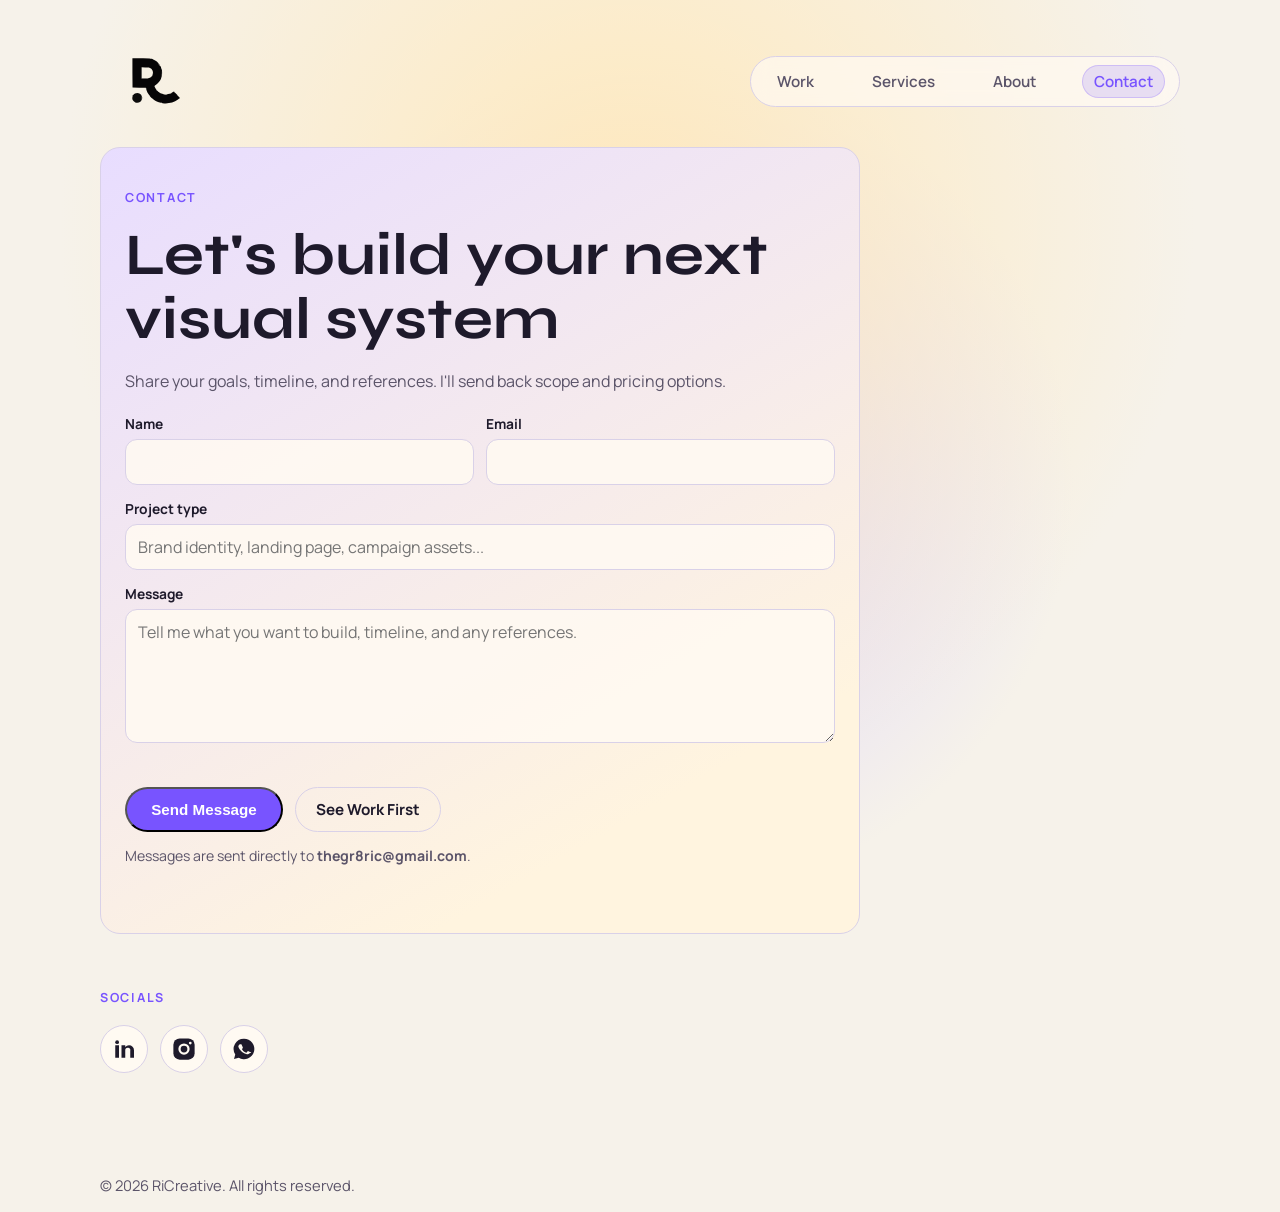
==== contact.html @ b65e687a "second commit" ====
﻿<!DOCTYPE html>
<html lang="en">
<head>
<meta charset="UTF-8">
<meta name="viewport" content="width=device-width, initial-scale=1.0">
<title>Contact | RiCreative</title>
<link rel="stylesheet" href="style.css">
<script>
(function () {
  var saved = localStorage.getItem('theme');
  var mode = (saved === 'dark' || saved === 'light') ? saved : 'light';
  document.documentElement.setAttribute('data-theme', mode);
  document.documentElement.classList.add('js');
})();
</script>
</head>
<body data-page="contact">
<div id="site-header"></div>

<main>
<section class="section cta reveal page-content">
<p class="eyebrow">Contact</p>
<h1>Let&apos;s build your next visual system</h1>
<p>Share your goals, timeline, and references. I&apos;ll send back scope and pricing options.</p>
<form class="contact-form" id="contactForm">
<input type="hidden" name="_subject" value="New website inquiry">
<input type="hidden" name="_captcha" value="false">
<input type="hidden" name="_template" value="table">
<input type="text" name="_honey" class="form-honeypot" tabindex="-1" autocomplete="off">
<div class="contact-grid">
<label class="form-field">
<span>Name</span>
<input type="text" id="contactName" name="name" autocomplete="name" required>
</label>
<label class="form-field">
<span>Email</span>
<input type="email" id="contactEmail" name="email" autocomplete="email" required>
</label>
</div>
<label class="form-field">
<span>Project type</span>
<input type="text" id="contactProject" name="project" placeholder="Brand identity, landing page, campaign assets..." required>
</label>
<label class="form-field">
<span>Message</span>
<textarea id="contactMessage" name="message" rows="5" placeholder="Tell me what you want to build, timeline, and any references." required></textarea>
</label>
<div class="hero-actions">
<button class="btn btn-primary send-btn" type="submit" id="contactSendBtn">
<span class="send-btn-text">Send Message</span>
<span class="send-spinner" aria-hidden="true"></span>
</button>
<a class="btn btn-secondary" href="work.html">See Work First</a>
</div>
<p class="form-note" id="contactFormNote">Messages are sent directly to <strong>thegr8ric@gmail.com</strong>.</p>
<p class="form-status" id="contactFormStatus" role="status" aria-live="polite"></p>
</form>
</section>

<section class="section reveal page-content">
<p class="eyebrow">Socials</p>
<div class="social-grid">
<a class="social-link" href="https://www.linkedin.com/in/thegr8ric" target="_blank" rel="noopener noreferrer" aria-label="Open LinkedIn profile">
<span class="social-icon" aria-hidden="true">
<svg viewBox="0 0 24 24" role="img">
<circle class="tone-b" cx="6.5" cy="6.5" r="1.5"></circle>
<path class="tone-b" d="M5 9h3v10H5zM10 9h3v1.4A4 4 0 0 1 16 9a4 4 0 0 1 4 4v6h-3v-5.6A1.8 1.8 0 0 0 15.2 11 2.1 2.1 0 0 0 13 13.2V19h-3z"></path>
</svg>
</span>
</a>
<a class="social-link" href="https://www.instagram.com/thegr8ric" target="_blank" rel="noopener noreferrer" aria-label="Open Instagram profile">
<span class="social-icon" aria-hidden="true">
<svg viewBox="0 0 24 24" role="img">
<rect class="tone-b" x="3.5" y="3.5" width="17" height="17" rx="5"></rect>
<circle cx="12" cy="12" r="3.6" fill="none" stroke="var(--surface)" stroke-width="1.8"></circle>
<circle cx="17" cy="7.2" r="1.1" fill="var(--surface)"></circle>
</svg>
</span>
</a>
<a class="social-link" href="https://wa.me/254746872026" target="_blank" rel="noopener noreferrer" aria-label="Open WhatsApp chat">
<span class="social-icon" aria-hidden="true">
<svg viewBox="0 0 24 24" role="img">
<path class="tone-b" d="M12 3.8A8.2 8.2 0 0 0 5 16.4L4 20l3.8-1A8.2 8.2 0 1 0 12 3.8zm4.6 11.3c-.2.5-1 .9-1.4 1-.4.1-1 .2-3.1-.7a10.2 10.2 0 0 1-3.3-2.9c-.9-1.1-1.4-2.5-1.3-2.9.1-.4.6-1.1.9-1.3.2-.1.5-.1.7-.1h.5c.2 0 .4 0 .6.5l.8 1.8c.1.3.1.4 0 .6l-.4.6c-.2.2-.3.4-.1.7.3.5 1.1 1.7 2.8 2.4.4.2.6.1.8-.1l.7-.8c.2-.2.4-.3.7-.2l1.8.8c.3.1.4.3.4.6z"></path>
</svg>
</span>
</a>
</div>
</section>
</main>

<div id="site-footer"></div>
<script src="script.js"></script>
</body>
</html>
---- style.css ----
﻿@import url('https://fonts.googleapis.com/css2?family=Manrope:wght@400;500;600;700&family=Poppins:wght@400;700&family=Syne:wght@600;700;800&display=swap');

:root {
    --bg: #f6f2ea;
    --surface: #fffaf2;
    --text: #1e1a2b;
    --muted: #5b5469;
    --accent: #7854ff;
    --accent-soft: #e8ddff;
    --stroke: #d9d1e8;
    --mx: 10%;
    --my: 5%;
    --mx2: 90%;
    --my2: 10%;
}

[data-theme="dark"] {
    --bg: #070910;
    --surface: #101521;
    --text: #e8ecff;
    --muted: #99a4c3;
    --accent: #9a88ff;
    --accent-soft: rgba(154, 136, 255, 0.22);
    --stroke: #283148;
}

* {
    box-sizing: border-box;
}

html {
    scroll-behavior: smooth;
}

body {
    margin: 0;
    font-family: 'Manrope', Arial, sans-serif;
    min-height: 100dvh;
    display: flex;
    flex-direction: column;
    background:
        radial-gradient(circle at var(--mx) var(--my), #ffe9bc 0%, transparent 48%),
        radial-gradient(circle at var(--mx2) var(--my2), #dbd2ff 0%, transparent 43%),
        var(--bg);
    color: var(--text);
    transition: background 0.35s ease, color 0.35s ease;
}

[data-theme="dark"] body {
    background:
        radial-gradient(circle at var(--mx) var(--my), rgba(142, 120, 255, 0.62) 0%, transparent 56%),
        radial-gradient(circle at var(--mx2) var(--my2), rgba(72, 116, 255, 0.48) 0%, transparent 52%),
        var(--bg);
}

#site-header {
    min-height: 92px;
}

body.page-exit {
    opacity: 0;
    transition: opacity 0.2s ease;
}

.site-header {
    max-width: 1120px;
    margin: 0 auto;
    padding: 28px 20px 12px;
    display: flex;
    align-items: center;
    justify-content: space-between;
    gap: 16px;
}

.header-right {
    display: flex;
    align-items: center;
    gap: 12px;
}

.logo {
    --logo-x: 50%;
    --logo-y: 50%;
    --logo-r: 0%;
    color: var(--text);
    text-decoration: none;
    display: inline-flex;
    align-items: center;
    justify-content: center;
    position: relative;
    overflow: hidden;
    isolation: isolate;
    border-radius: 12px;
    transition: background-color 0.3s ease, border-color 0.3s ease;
    width: 206px;
    height: 107px;
    flex: 0 0 auto;
}

.logo-wordmark {
    width: 100%;
    height: 100%;
    display: block;
    object-fit: contain;
    object-position: left center;
}

.logo::after {
    content: "";
    position: absolute;
    inset: 0;
    opacity: 0;
    pointer-events: none;
    background-image: radial-gradient(circle at var(--logo-x) var(--logo-y), var(--accent) 0%, var(--accent) calc(var(--logo-r) * 0.5), var(--text) var(--logo-r), var(--text) 100%);
    -webkit-mask: url("logo.svg") center / contain no-repeat;
    mask: url("logo.svg") center / contain no-repeat;
    transition: opacity 0.2s ease, background-image 0.22s ease;
}

.logo:hover::after,
.logo:focus-visible::after {
    opacity: 1;
}

[data-theme="dark"] .logo {
    border: 1px solid var(--stroke);
    background: color-mix(in srgb, var(--surface) 86%, transparent);
}

.site-nav {
    display: flex;
    gap: 14px;
    min-width: 430px;
    justify-content: space-between;
    padding: 8px 14px;
    border-radius: 999px;
    border: 1px solid var(--stroke);
    background: color-mix(in srgb, var(--surface) 70%, transparent);
    backdrop-filter: blur(10px);
    -webkit-backdrop-filter: blur(10px);
    transition: background-color 0.3s ease, border-color 0.3s ease;
}

.site-nav a {
    text-decoration: none;
    color: var(--muted);
    font-weight: 600;
    font-size: 0.95rem;
    padding: 6px 12px;
    border-radius: 999px;
    transition: color 0.25s ease, transform 0.2s ease, background-color 0.2s ease, box-shadow 0.2s ease;
}

.site-nav a:hover,
.site-nav a:focus-visible {
    color: var(--accent);
    background: rgba(120, 84, 255, 0.12);
    transform: translateY(-1px);
}

.site-nav a.current {
    color: var(--accent);
    background: rgba(120, 84, 255, 0.16);
    box-shadow: inset 0 0 0 1px rgba(120, 84, 255, 0.24);
}

main {
    max-width: 1120px;
    margin: 0 auto;
    width: 100%;
    flex: 1 0 auto;
    padding: 0 20px 32px;
}

.hero {
    padding: 42px 0 60px;
}

.hero-layout {
    display: grid;
    grid-template-columns: minmax(0, 1.1fr) minmax(260px, 0.9fr);
    gap: 30px;
    align-items: center;
}

.hero-content {
    min-width: 0;
}

.hero-visual {
    border: 1px solid var(--stroke);
    border-radius: 24px;
    background: color-mix(in srgb, var(--surface) 92%, transparent);
    box-shadow: 0 18px 42px rgba(33, 22, 67, 0.12);
    padding: 12px;
}

.hero-visual svg {
    width: 100%;
    height: auto;
    display: block;
    border-radius: 16px;
}

.hero-illustration .hero-panel {
    transform-origin: 162px 134px;
    animation: heroFloat 7.5s ease-in-out infinite;
}

.hero-illustration .hero-flow {
    stroke-dasharray: 12 18;
    animation: heroDash 8s linear infinite;
}

.hero-illustration .hero-orbit {
    transform-origin: 335px 212px;
    animation: heroPulse 6.5s ease-in-out infinite;
}

.hero-illustration .hero-orbit-line-a,
.hero-illustration .hero-orbit-line-b {
    animation: heroStrokeGlow 4.4s ease-in-out infinite;
}

.hero-illustration .hero-orbit-line-b {
    animation-delay: 0.5s;
}

.hero-illustration .hero-chip-group {
    transform-box: fill-box;
    transform-origin: center;
    animation: heroChipBob 4.6s ease-in-out infinite;
}

.hero-illustration .hero-chip-2 {
    animation-delay: 0.3s;
}

.hero-illustration .hero-chip-3 {
    animation-delay: 0.6s;
}

.hero-illustration .hero-chip-text {
    clip-path: inset(0 100% 0 0);
    animation: heroType 4.8s steps(10, end) infinite;
}

.hero-illustration .hero-chip-2 .hero-chip-text {
    animation-delay: 0.45s;
}

.hero-illustration .hero-chip-3 .hero-chip-text {
    animation-delay: 0.85s;
}

.hero-illustration .hero-dot {
    animation: heroDotPulse 3.8s ease-in-out infinite;
}

.hero-illustration .hero-dot-b {
    animation-delay: 0.35s;
}

@keyframes heroFloat {
    0%, 100% { transform: translateY(0); }
    50% { transform: translateY(-5px); }
}

@keyframes heroDash {
    from { stroke-dashoffset: 0; }
    to { stroke-dashoffset: -210; }
}

@keyframes heroPulse {
    0%, 100% { transform: scale(1); opacity: 1; }
    50% { transform: scale(1.03); opacity: 0.94; }
}

@keyframes heroStrokeGlow {
    0%, 100% { opacity: 1; }
    50% { opacity: 0.78; }
}

@keyframes heroChipBob {
    0%, 100% { transform: translateY(0); }
    50% { transform: translateY(-4px); }
}

@keyframes heroDotPulse {
    0%, 100% { transform: scale(1); opacity: 1; }
    50% { transform: scale(1.08); opacity: 0.88; }
}

@keyframes heroType {
    0% { clip-path: inset(0 100% 0 0); }
    35% { clip-path: inset(0 0 0 0); }
    78% { clip-path: inset(0 0 0 0); }
    100% { clip-path: inset(0 100% 0 0); }
}

.eyebrow {
    margin: 0;
    font-size: 0.78rem;
    text-transform: uppercase;
    letter-spacing: 0.14em;
    font-weight: 700;
    color: var(--accent);
}

h1,
h2,
h3 {
    font-family: 'Syne', 'Manrope', Arial, sans-serif;
    margin: 0;
    line-height: 1.1;
    transition: color 0.25s ease;
}

h1 {
    --h1-x: 50%;
    --h1-y: 50%;
    --h1-r: 0%;
    margin-top: 14px;
    max-width: 15ch;
    font-size: clamp(2rem, 4.6vw, 4rem);
    color: transparent;
    background-image: radial-gradient(circle at var(--h1-x) var(--h1-y), var(--accent) 0%, var(--accent) calc(var(--h1-r) * 0.5), var(--text) var(--h1-r), var(--text) 100%);
    -webkit-background-clip: text;
    background-clip: text;
    -webkit-text-fill-color: transparent;
    transition: background-image 0.22s ease;
}

h2 {
    margin-top: 10px;
    font-size: clamp(1.6rem, 3vw, 2.5rem);
}

.hero-copy,
.about-copy,
p {
    color: var(--muted);
    line-height: 1.65;
    transition: color 0.3s ease;
}

.hero-copy {
    margin: 18px 0 0;
    max-width: 58ch;
    font-size: 1.03rem;
}

.hero-actions {
    margin-top: 30px;
    display: flex;
    gap: 12px;
    flex-wrap: wrap;
}

.btn {
    display: inline-block;
    text-decoration: none;
    border-radius: 999px;
    padding: 11px 20px;
    font-weight: 700;
    font-size: 0.95rem;
    transition: transform 0.2s ease, box-shadow 0.25s ease, background-color 0.3s ease, color 0.3s ease;
}

.btn:hover,
.btn:focus-visible {
    transform: translateY(-1px);
}

.btn-primary {
    background: var(--accent);
    color: #fff;
}

.btn-secondary {
    background: transparent;
    border: 1px solid var(--stroke);
    color: var(--text);
}

.section {
    padding: 54px 0;
}

.section-head {
    margin-bottom: 20px;
}

.project-grid {
    display: grid;
    grid-template-columns: repeat(3, minmax(0, 1fr));
    gap: 18px;
}

.project-card {
    background: var(--surface);
    border: 1px solid var(--stroke);
    border-radius: 18px;
    padding: 16px;
    transition: transform 0.3s ease, box-shadow 0.3s ease, border-color 0.3s ease, background-color 0.3s ease;
    transform-style: preserve-3d;
}

.project-card:hover {
    box-shadow: 0 10px 24px rgba(0, 0, 0, 0.12);
}

.project-visual {
    height: 150px;
    border-radius: 12px;
    margin-bottom: 14px;
}

.visual-1 {
    background: linear-gradient(135deg, #ffcfb8, #ffefdc);
}

.visual-2 {
    background: linear-gradient(135deg, #c7d8ff, #e8eeff);
}

.visual-3 {
    background: linear-gradient(135deg, #dbc3ff, #efe5ff);
}

.project-card h3 {
    font-size: 1.1rem;
}

.project-card p {
    margin: 10px 0 12px;
}

.project-link {
    text-decoration: none;
    color: var(--accent);
    font-weight: 700;
}

.split {
    display: grid;
    grid-template-columns: 1.1fr 1fr;
    gap: 28px;
    align-items: start;
}

.service-list {
    list-style: none;
    margin: 0;
    padding: 18px;
    background: var(--surface);
    border: 1px solid var(--stroke);
    border-radius: 18px;
    display: grid;
    gap: 12px;
    transition: border-color 0.3s ease, background-color 0.3s ease;
}

.service-list li {
    color: var(--muted);
    line-height: 1.55;
    display: grid;
    grid-template-columns: 26px 1fr;
    gap: 10px;
    align-items: start;
}

.about-copy {
    max-width: 70ch;
}

.stats {
    margin-top: 22px;
    display: grid;
    grid-template-columns: repeat(3, minmax(0, 1fr));
    gap: 14px;
}

.stat {
    background: var(--surface);
    border: 1px solid var(--stroke);
    border-radius: 16px;
    padding: 14px;
    transition: transform 0.3s ease, box-shadow 0.3s ease, border-color 0.3s ease, background-color 0.3s ease;
    transform-style: preserve-3d;
}

.stat:hover {
    box-shadow: 0 10px 24px rgba(0, 0, 0, 0.1);
}

.stat .duo-icon {
    margin-bottom: 10px;
}

.stat-value {
    margin: 0;
    font-family: 'Syne', 'Manrope', Arial, sans-serif;
    font-size: 1.6rem;
}

.stat-label {
    margin: 6px 0 0;
}

.duo-icon {
    width: 22px;
    height: 22px;
    display: inline-flex;
    align-items: center;
    justify-content: center;
}

.duo-icon svg,
.social-icon svg {
    width: 100%;
    height: 100%;
}

.duo-icon .tone-a {
    fill: var(--accent-soft);
}

.duo-icon .tone-b {
    fill: var(--accent);
}

.social-icon .tone-a,
.social-icon .tone-b {
    fill: currentColor;
}

.cta {
    background: linear-gradient(150deg, var(--accent-soft), #fff4df 80%);
    border: 1px solid var(--stroke);
    border-radius: 20px;
    padding: 40px 24px;
    transition: border-color 0.3s ease, background 0.3s ease;
}

.contact-form {
    margin-top: 20px;
    display: grid;
    gap: 14px;
}

.form-honeypot {
    position: absolute;
    width: 1px;
    height: 1px;
    opacity: 0;
    pointer-events: none;
}

.contact-grid {
    display: grid;
    grid-template-columns: repeat(2, minmax(0, 1fr));
    gap: 12px;
}

.form-field {
    display: grid;
    gap: 6px;
}

.form-field span {
    font-size: 0.86rem;
    font-weight: 700;
    color: var(--text);
}

.form-field input,
.form-field textarea {
    width: 100%;
    border-radius: 12px;
    border: 1px solid var(--stroke);
    background: color-mix(in srgb, var(--surface) 90%, transparent);
    color: var(--text);
    font: inherit;
    padding: 11px 12px;
    outline: none;
    transition: border-color 0.2s ease, box-shadow 0.2s ease, background-color 0.2s ease;
}

.form-field textarea {
    resize: vertical;
    min-height: 120px;
}

.form-field input:focus,
.form-field textarea:focus {
    border-color: var(--accent);
    box-shadow: 0 0 0 3px color-mix(in srgb, var(--accent) 24%, transparent);
}

.form-note {
    margin: -2px 0 0;
    font-size: 0.88rem;
}

.form-status {
    margin: -6px 0 0;
    font-size: 0.9rem;
    font-weight: 600;
    min-height: 1.2em;
}

.send-btn {
    position: relative;
    min-width: 158px;
}

.send-spinner {
    width: 16px;
    height: 16px;
    border-radius: 999px;
    border: 2px solid rgba(255, 255, 255, 0.45);
    border-top-color: #fff;
    display: none;
}

.contact-form.is-sending .send-btn {
    pointer-events: none;
}

.contact-form.is-sending .send-btn .send-btn-text {
    opacity: 0.88;
}

.contact-form.is-sending .send-spinner {
    display: inline-block;
    margin-left: 8px;
    animation: sendSpin 0.8s linear infinite;
}

.contact-form.is-success .send-btn {
    animation: sendSuccessPulse 0.75s ease;
}

.contact-form.is-success .form-status {
    color: #157347;
}

@keyframes sendSpin {
    to {
        transform: rotate(360deg);
    }
}

@keyframes sendSuccessPulse {
    0% { transform: scale(1); }
    45% { transform: scale(1.05); }
    100% { transform: scale(1); }
}

.page-content {
    max-width: 760px;
}

.social-grid {
    display: flex;
    flex-wrap: wrap;
    gap: 12px;
    margin-top: 16px;
}

.social-link {
    text-decoration: none;
    color: var(--text);
    width: 48px;
    height: 48px;
    border-radius: 999px;
    border: 1px solid var(--stroke);
    background: var(--surface);
    display: inline-flex;
    align-items: center;
    justify-content: center;
    transition: transform 0.2s ease, box-shadow 0.2s ease, border-color 0.2s ease, color 0.2s ease;
}

.social-link:hover,
.social-link:focus-visible {
    color: var(--accent);
    transform: translateY(-1px);
    border-color: var(--accent);
    box-shadow: 0 10px 22px rgba(120, 84, 255, 0.2);
}

.social-icon {
    width: 30px;
    height: 30px;
    display: inline-flex;
    color: currentColor;
}

.site-footer {
    max-width: 1120px;
    margin: 10px auto 0;
    padding: 0 20px;
    color: var(--muted);
    font-size: 0.92rem;
}

html.js .reveal {
    opacity: 0;
    transform: translateY(18px);
    transition: opacity 0.65s ease, transform 0.65s ease;
}

html.js .reveal.in-view {
    opacity: 1;
    transform: translateY(0);
}

@media (max-width: 900px) {
    .hero-layout {
        grid-template-columns: 1fr;
        gap: 20px;
    }

    .hero-visual {
        max-width: 560px;
    }

    .project-grid {
        grid-template-columns: repeat(2, minmax(0, 1fr));
    }

    .split {
        grid-template-columns: 1fr;
    }
}

@media (max-width: 760px) {
    #site-header {
        min-height: 136px;
    }

    .site-header {
        flex-direction: column;
        align-items: flex-start;
        gap: 12px;
    }

    .header-right {
        width: 100%;
        justify-content: space-between;
        flex-wrap: wrap;
    }

    .site-nav {
        min-width: 0;
        flex-wrap: wrap;
        gap: 10px;
        justify-content: flex-start;
    }
}

@media (max-width: 640px) {
    .contact-grid {
        grid-template-columns: 1fr;
    }

    .project-grid,
    .stats {
        grid-template-columns: 1fr;
    }

    .hero {
        padding-top: 22px;
    }

    .section {
        padding: 36px 0;
    }
}

@media (prefers-reduced-motion: reduce) {
    *,
    *::before,
    *::after {
        animation: none !important;
        transition: none !important;
    }

    html {
        scroll-behavior: auto;
    }

    body {
        opacity: 1 !important;
        transform: none !important;
    }

    .hero-illustration .hero-panel,
    .hero-illustration .hero-flow,
    .hero-illustration .hero-orbit,
    .hero-illustration .hero-orbit-line-a,
    .hero-illustration .hero-orbit-line-b,
    .hero-illustration .hero-chip-group,
    .hero-illustration .hero-dot {
        animation: none !important;
    }

    .hero-illustration .hero-chip-text {
        animation: none !important;
        clip-path: inset(0 0 0 0);
    }

    .contact-form.is-sending .send-spinner,
    .contact-form.is-success .send-btn {
        animation: none !important;
    }
}
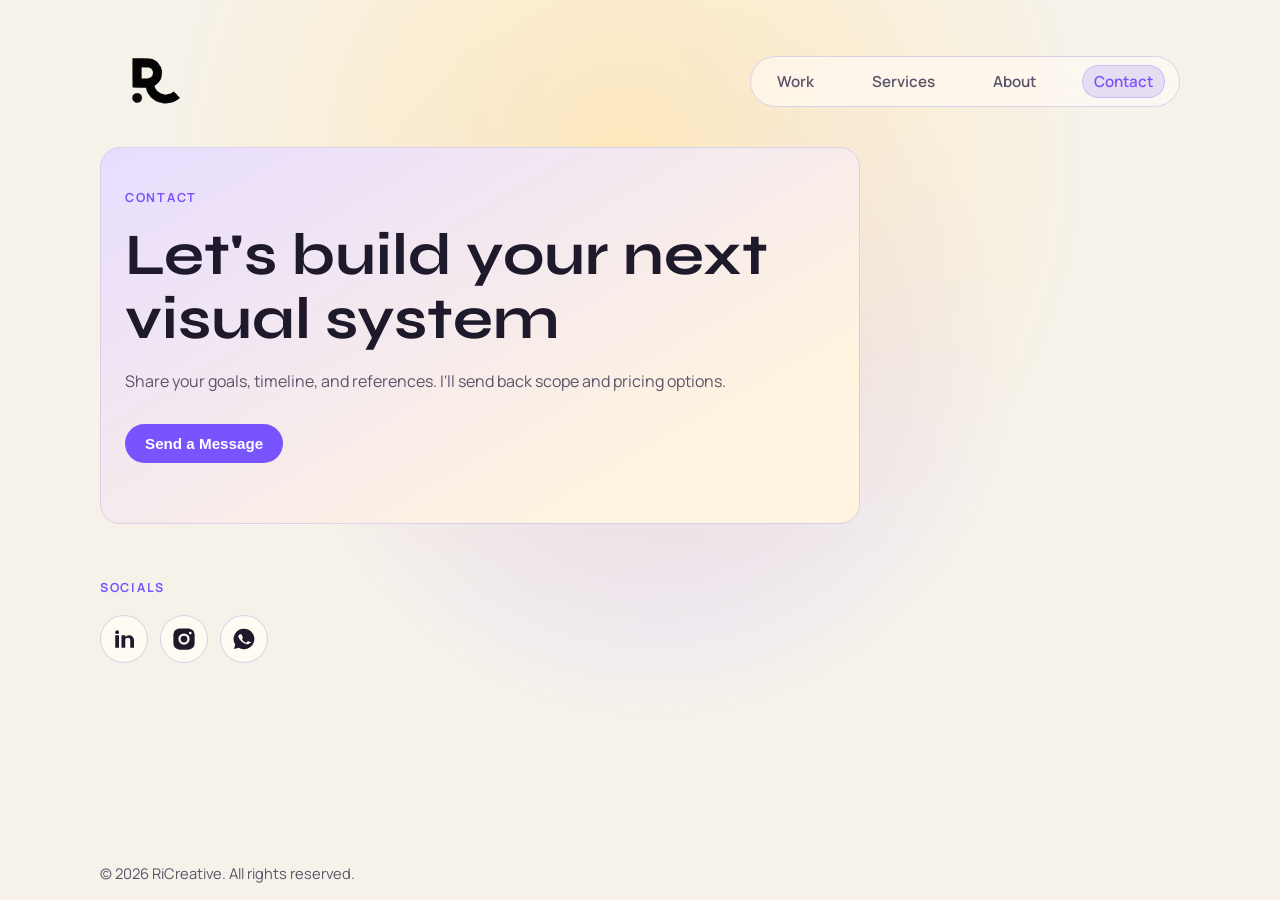
==== commit 02f5c6de: "third commit" ====
--- a/contact.html
+++ b/contact.html
@@ -22,7 +22,9 @@
 <p class="eyebrow">Contact</p>
 <h1>Let&apos;s build your next visual system</h1>
 <p>Share your goals, timeline, and references. I&apos;ll send back scope and pricing options.</p>
-<form class="contact-form" id="contactForm">
+<button class="btn btn-primary form-toggle" id="contactFormToggle" type="button" aria-expanded="false" aria-controls="contactFormPanel">Send a Message</button>
+<form class="contact-form" id="contactForm" action="https://formsubmit.co/el/dezopo" method="POST">
+<div class="contact-form-panel" id="contactFormPanel">
 <input type="hidden" name="_subject" value="New website inquiry">
 <input type="hidden" name="_captcha" value="false">
 <input type="hidden" name="_template" value="table">
@@ -52,8 +54,8 @@
 </button>
 <a class="btn btn-secondary" href="work.html">See Work First</a>
 </div>
-<p class="form-note" id="contactFormNote">Messages are sent directly to <strong>thegr8ric@gmail.com</strong>.</p>
 <p class="form-status" id="contactFormStatus" role="status" aria-live="polite"></p>
+</div>
 </form>
 </section>
 
--- a/style.css
+++ b/style.css
@@ -375,6 +375,7 @@
 .btn-primary {
     background: var(--accent);
     color: #fff;
+    border: none;
 }
 
 .btn-secondary {
@@ -404,6 +405,7 @@
     padding: 16px;
     transition: transform 0.3s ease, box-shadow 0.3s ease, border-color 0.3s ease, background-color 0.3s ease;
     transform-style: preserve-3d;
+    cursor: pointer;
 }
 
 .project-card:hover {
@@ -440,6 +442,101 @@
     text-decoration: none;
     color: var(--accent);
     font-weight: 700;
+}
+
+.project-card:focus-visible {
+    outline: 2px solid var(--accent);
+    outline-offset: 3px;
+}
+
+.case-study .case-hero {
+    margin-top: 20px;
+    height: 210px;
+    border-radius: 16px;
+    border: 1px solid var(--stroke);
+}
+
+.case-actions {
+    margin-top: 18px;
+    display: flex;
+    flex-wrap: wrap;
+    gap: 10px;
+}
+
+.case-grid {
+    margin-top: 16px;
+    display: grid;
+    grid-template-columns: repeat(3, minmax(0, 1fr));
+    gap: 12px;
+}
+
+.case-card {
+    background: var(--surface);
+    border: 1px solid var(--stroke);
+    border-radius: 14px;
+    padding: 14px;
+}
+
+.case-card h3 {
+    font-size: 1.04rem;
+}
+
+.case-card p {
+    margin: 8px 0 0;
+}
+
+.case-subhead {
+    margin-top: 20px;
+    font-size: 1.1rem;
+}
+
+.design-tags {
+    margin-top: 12px;
+    display: flex;
+    flex-wrap: wrap;
+    gap: 10px;
+}
+
+.design-tag {
+    border: 1px solid var(--stroke);
+    background: color-mix(in srgb, var(--accent-soft) 68%, var(--surface));
+    color: var(--text);
+    border-radius: 999px;
+    font: inherit;
+    font-weight: 700;
+    padding: 8px 14px;
+    cursor: pointer;
+    transition: transform 0.2s ease, color 0.2s ease, border-color 0.2s ease, background-color 0.2s ease;
+}
+
+.design-tag:hover,
+.design-tag:focus-visible {
+    color: var(--accent);
+    border-color: var(--accent);
+    transform: translateY(-1px);
+}
+
+.design-tag.active {
+    background: var(--accent);
+    border-color: var(--accent);
+    color: #fff;
+}
+
+.design-info-panel {
+    margin-top: 12px;
+    background: var(--surface);
+    border: 1px solid var(--stroke);
+    border-radius: 14px;
+    padding: 14px;
+}
+
+.design-info-title {
+    margin: 0;
+    font-size: 1rem;
+}
+
+.design-info-body {
+    margin: 8px 0 0;
 }
 
 .split {
@@ -547,6 +644,31 @@
     margin-top: 20px;
     display: grid;
     gap: 14px;
+}
+
+.form-toggle {
+    margin-top: 14px;
+    border: none;
+}
+
+.contact-form-panel {
+    display: grid;
+    gap: 14px;
+    max-height: 0;
+    opacity: 0;
+    overflow: hidden;
+    pointer-events: none;
+    transform: translateY(-10px) scale(0.99);
+    transform-origin: top center;
+    will-change: max-height, opacity, transform;
+    transition: max-height 0.62s cubic-bezier(0.22, 1, 0.36, 1), opacity 0.35s ease, transform 0.35s ease;
+}
+
+.contact-form.is-open .contact-form-panel {
+    max-height: 1100px;
+    opacity: 1;
+    pointer-events: auto;
+    transform: translateY(0) scale(1);
 }
 
 .form-honeypot {
@@ -729,6 +851,10 @@
 
     .project-grid {
         grid-template-columns: repeat(2, minmax(0, 1fr));
+    }
+
+    .case-grid {
+        grid-template-columns: 1fr;
     }
 
     .split {
@@ -813,7 +939,9 @@
     }
 
     .contact-form.is-sending .send-spinner,
-    .contact-form.is-success .send-btn {
+    .contact-form.is-success .send-btn,
+    .contact-form-panel {
         animation: none !important;
-    }
-}
+        transition: none !important;
+    }
+}
